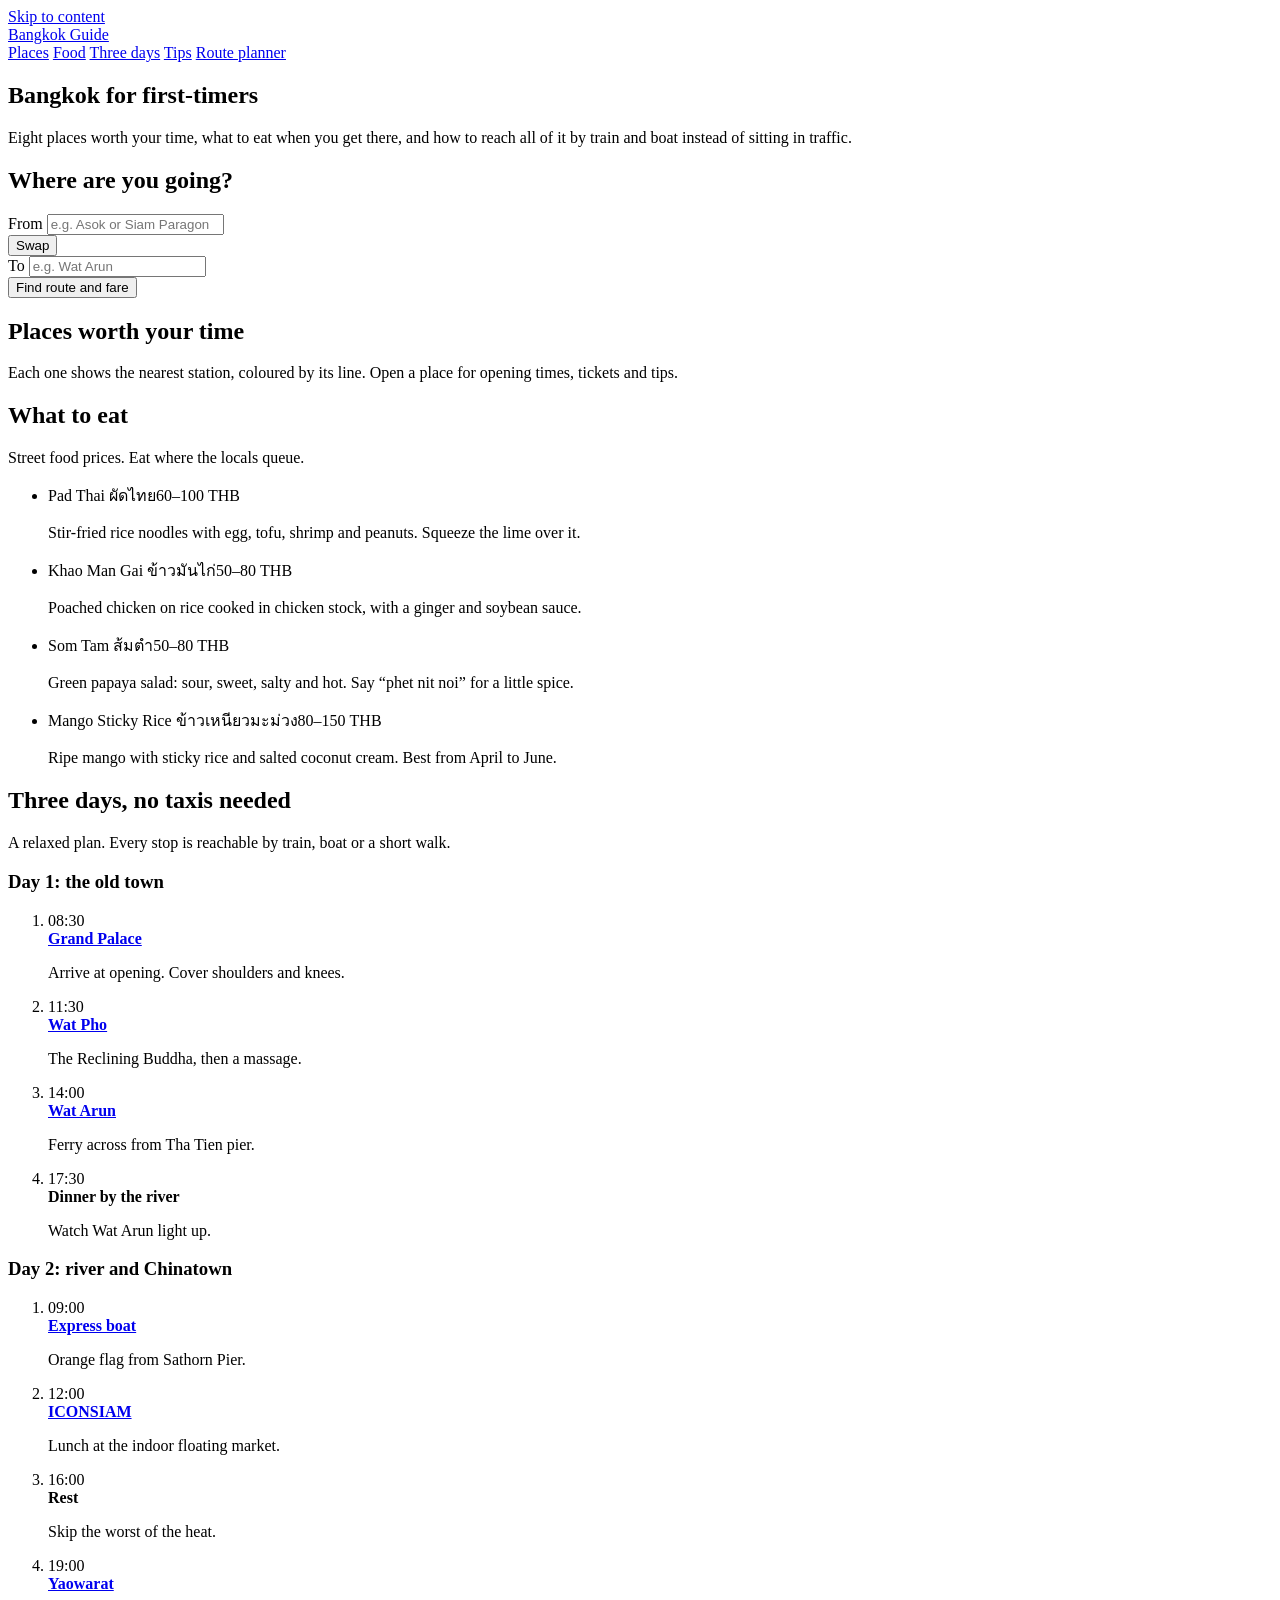
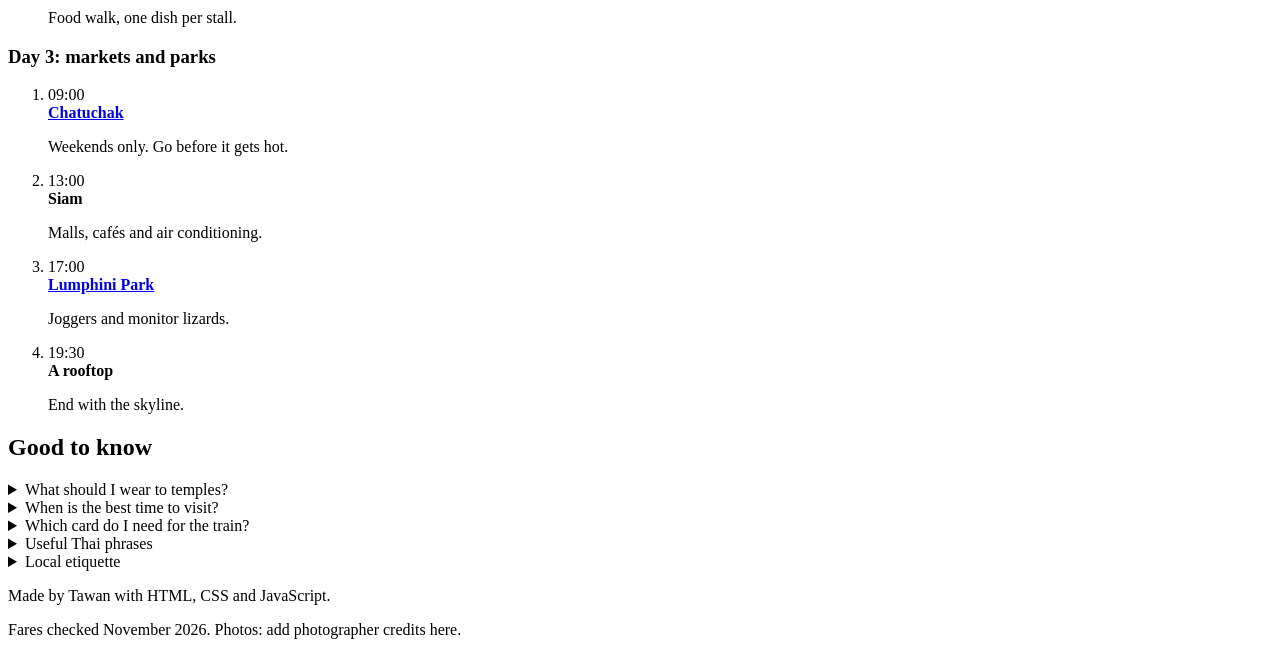
==== index.html @ bbf4337c "Add files via upload" ====
<!DOCTYPE html>
<html lang="en">
<head>
  <meta charset="UTF-8">
  <meta name="viewport" content="width=device-width, initial-scale=1.0">
  <title>Bangkok Guide</title>
  <meta name="description" content="Bangkok for first-timers: eight places worth your time, what to eat, a three-day plan and a route planner with real train and boat fares.">

  <link rel="preconnect" href="https://fonts.googleapis.com">
  <link rel="preconnect" href="https://fonts.gstatic.com" crossorigin>
  <link href="https://fonts.googleapis.com/css2?family=IBM+Plex+Sans+Thai:wght@400;500;600;700&display=swap" rel="stylesheet">
  <link rel="stylesheet" href="css/style.css">
</head>
<body>
  <a class="skip" href="#main">Skip to content</a>

  <header class="site-header">
    <div class="wrap">
      <a href="index.html" class="wordmark">Bangkok Guide</a>
      <nav class="site-nav" aria-label="Main">
        <a href="#places">Places</a>
        <a href="#food">Food</a>
        <a href="#three-days">Three days</a>
        <a href="#tips">Tips</a>
        <a href="route.html">Route planner</a>
      </nav>
    </div>
  </header>

  <main id="main">
    <!-- Hero: the headline plus the route planner, so the tool is the first thing you can use -->
    <section class="hero">
      <div class="wrap">
        <div>
          <h1>Bangkok for first&#8209;timers</h1>
          <p>Eight places worth your time, what to eat when you get there, and how to reach all of it by train and boat instead of sitting in traffic.</p>
        </div>

        <!-- Works without JavaScript too: it just opens route.html?from=...&to=... -->
        <form class="planner" action="route.html" method="get">
          <h2>Where are you going?</h2>
          <div>
            <label for="from">From</label>
            <input type="text" id="from" name="from" list="place-options" placeholder="e.g. Asok or Siam Paragon" autocomplete="off" required>
          </div>
          <button type="button" class="button-plain planner-swap" aria-label="Swap from and to">Swap</button>
          <div>
            <label for="to">To</label>
            <input type="text" id="to" name="to" list="place-options" placeholder="e.g. Wat Arun" autocomplete="off" required>
          </div>
          <button type="submit" class="button">Find route and fare</button>
        </form>
        <datalist id="place-options"></datalist>
      </div>
    </section>

    <!-- Places: drawn by js/home.js from data.js -->
    <section class="section section-ground" id="places">
      <div class="wrap">
        <div class="section-intro">
          <h2>Places worth your time</h2>
          <p>Each one shows the nearest station, coloured by its line. Open a place for opening times, tickets and tips.</p>
        </div>
        <ol class="stops" id="stops">
          <noscript><li>Turn on JavaScript to see the list of places.</li></noscript>
        </ol>
      </div>
    </section>

    <!-- Food -->
    <section class="section" id="food">
      <div class="wrap">
        <div class="section-intro">
          <h2>What to eat</h2>
          <p>Street food prices. Eat where the locals queue.</p>
        </div>
        <ul class="menu">
          <li>
            <div class="menu-line"><span>Pad Thai <span class="thai">ผัดไทย</span></span><span class="dots"></span><span class="price">60–100 THB</span></div>
            <p>Stir-fried rice noodles with egg, tofu, shrimp and peanuts. Squeeze the lime over it.</p>
          </li>
          <li>
            <div class="menu-line"><span>Khao Man Gai <span class="thai">ข้าวมันไก่</span></span><span class="dots"></span><span class="price">50–80 THB</span></div>
            <p>Poached chicken on rice cooked in chicken stock, with a ginger and soybean sauce.</p>
          </li>
          <li>
            <div class="menu-line"><span>Som Tam <span class="thai">ส้มตำ</span></span><span class="dots"></span><span class="price">50–80 THB</span></div>
            <p>Green papaya salad: sour, sweet, salty and hot. Say “phet nit noi” for a little spice.</p>
          </li>
          <li>
            <div class="menu-line"><span>Mango Sticky Rice <span class="thai">ข้าวเหนียวมะม่วง</span></span><span class="dots"></span><span class="price">80–150 THB</span></div>
            <p>Ripe mango with sticky rice and salted coconut cream. Best from April to June.</p>
          </li>
        </ul>
      </div>
    </section>

    <!-- Itinerary -->
    <section class="section section-ground" id="three-days">
      <div class="wrap">
        <div class="section-intro">
          <h2>Three days, no taxis needed</h2>
          <p>A relaxed plan. Every stop is reachable by train, boat or a short walk.</p>
        </div>
        <div class="days">
          <div class="day">
            <h3>Day 1: the old town</h3>
            <ol>
              <li><time>08:30</time><div><strong><a href="place.html?id=grand-palace">Grand Palace</a></strong><p>Arrive at opening. Cover shoulders and knees.</p></div></li>
              <li><time>11:30</time><div><strong><a href="place.html?id=wat-pho">Wat Pho</a></strong><p>The Reclining Buddha, then a massage.</p></div></li>
              <li><time>14:00</time><div><strong><a href="place.html?id=wat-arun">Wat Arun</a></strong><p>Ferry across from Tha Tien pier.</p></div></li>
              <li><time>17:30</time><div><strong>Dinner by the river</strong><p>Watch Wat Arun light up.</p></div></li>
            </ol>
          </div>
          <div class="day">
            <h3>Day 2: river and Chinatown</h3>
            <ol>
              <li><time>09:00</time><div><strong><a href="place.html?id=chao-phraya">Express boat</a></strong><p>Orange flag from Sathorn Pier.</p></div></li>
              <li><time>12:00</time><div><strong><a href="place.html?id=iconsiam">ICONSIAM</a></strong><p>Lunch at the indoor floating market.</p></div></li>
              <li><time>16:00</time><div><strong>Rest</strong><p>Skip the worst of the heat.</p></div></li>
              <li><time>19:00</time><div><strong><a href="place.html?id=yaowarat">Yaowarat</a></strong><p>Food walk, one dish per stall.</p></div></li>
            </ol>
          </div>
          <div class="day">
            <h3>Day 3: markets and parks</h3>
            <ol>
              <li><time>09:00</time><div><strong><a href="place.html?id=chatuchak">Chatuchak</a></strong><p>Weekends only. Go before it gets hot.</p></div></li>
              <li><time>13:00</time><div><strong>Siam</strong><p>Malls, cafés and air conditioning.</p></div></li>
              <li><time>17:00</time><div><strong><a href="place.html?id=lumphini">Lumphini Park</a></strong><p>Joggers and monitor lizards.</p></div></li>
              <li><time>19:30</time><div><strong>A rooftop</strong><p>End with the skyline.</p></div></li>
            </ol>
          </div>
        </div>
      </div>
    </section>

    <!-- Tips -->
    <section class="section tips" id="tips">
      <div class="wrap">
        <div class="section-intro">
          <h2>Good to know</h2>
        </div>
        <details>
          <summary>What should I wear to temples?</summary>
          <p>Cover your shoulders and knees, and take your shoes off before you enter a temple hall.</p>
        </details>
        <details>
          <summary>When is the best time to visit?</summary>
          <p>November to February is cool and dry. March to May is very hot, and June to October brings afternoon rain.</p>
        </details>
        <details>
          <summary>Which card do I need for the train?</summary>
          <p>BTS uses its own Rabbit card or single tickets. MRT takes contactless bank cards or tokens. They are separate systems, so you pay again when you change between them.</p>
        </details>
        <details>
          <summary>Useful Thai phrases</summary>
          <p><strong>Sawasdee krub / ka</strong> hello. <strong>Khob khun krub / ka</strong> thank you. <strong>Tao rai?</strong> how much? <strong>Mai phet</strong> not spicy. Men end with “krub”, women with “ka”.</p>
        </details>
        <details>
          <summary>Local etiquette</summary>
          <p>Respect the monarchy, don’t touch people’s heads, and don’t point your feet at people or Buddha images.</p>
        </details>
      </div>
    </section>
  </main>

  <footer class="site-footer">
    <div class="wrap">
      <p>Made by Tawan with HTML, CSS and JavaScript.</p>
      <p>Fares checked November 2026. Photos: add photographer credits here.</p>
    </div>
  </footer>

  <script src="js/data.js"></script>
  <script src="js/router.js"></script>
  <script src="js/common.js"></script>
  <script src="js/home.js"></script>
</body>
</html>
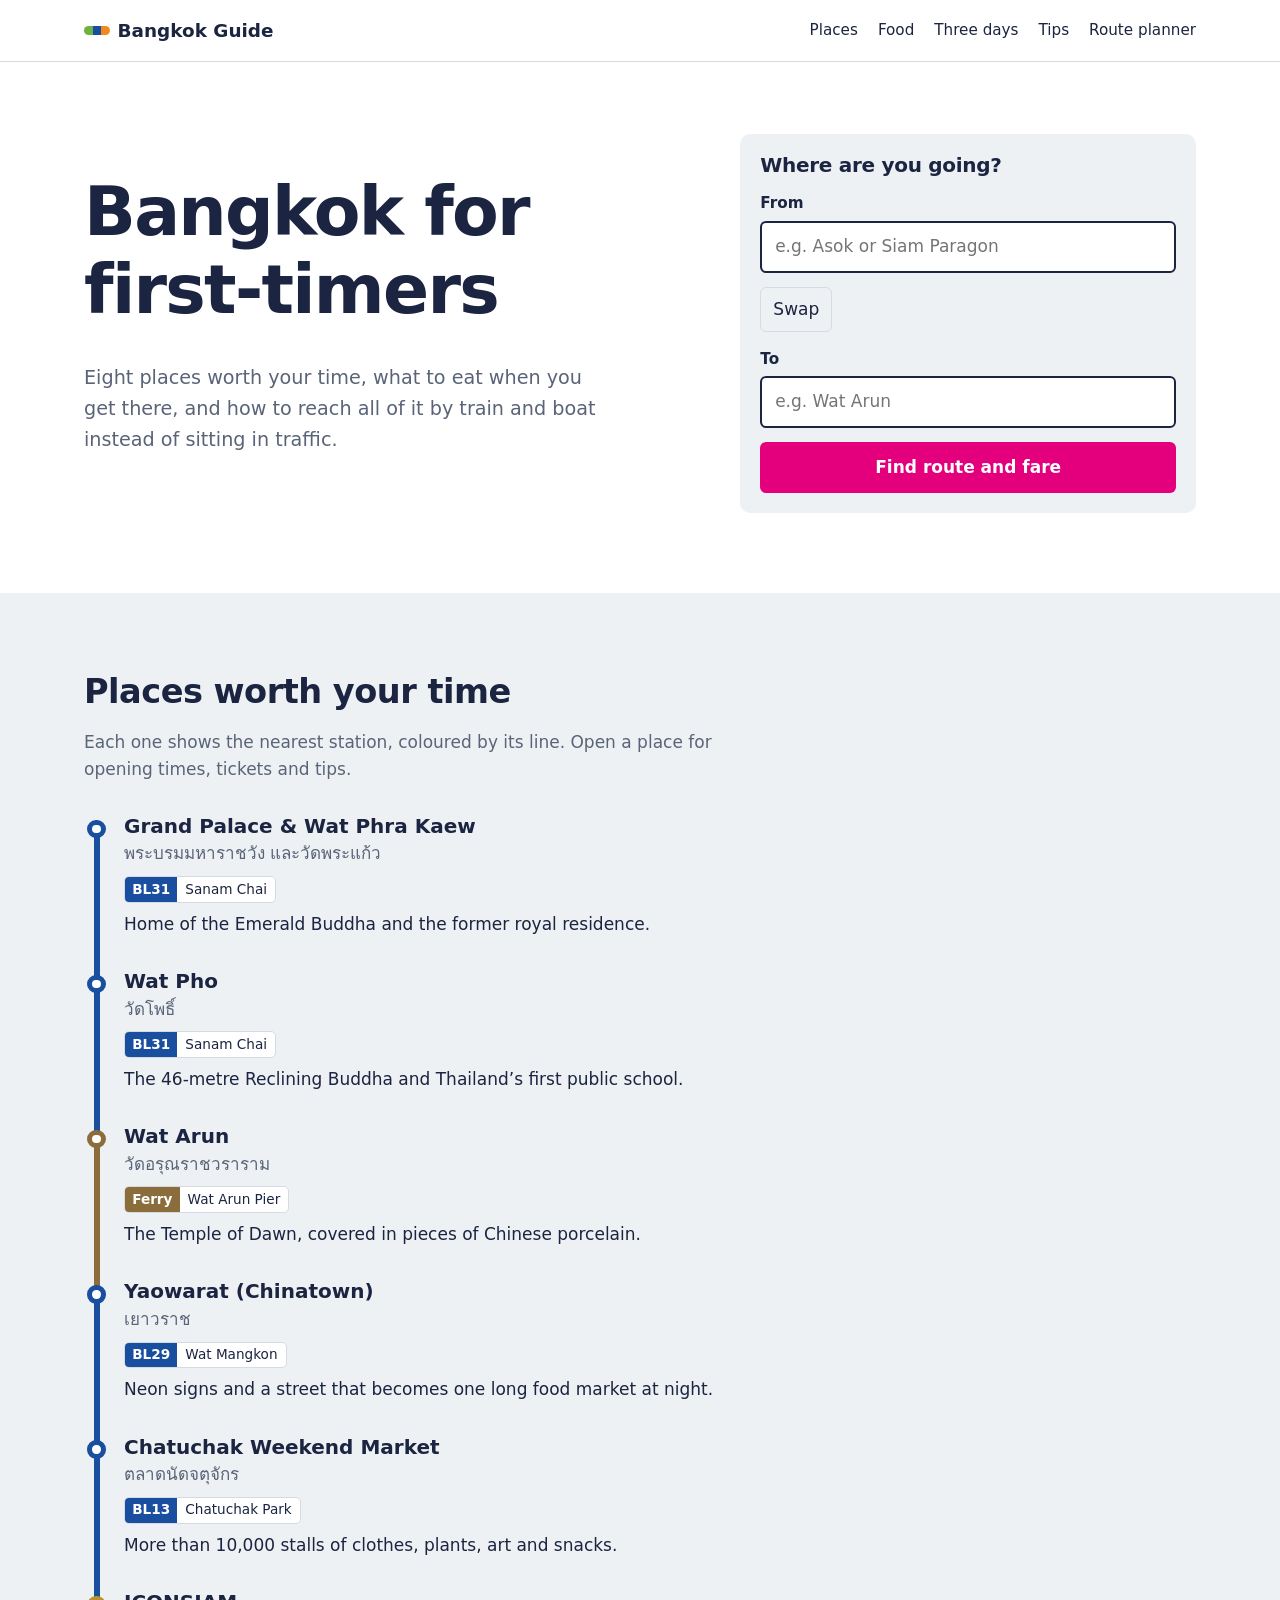
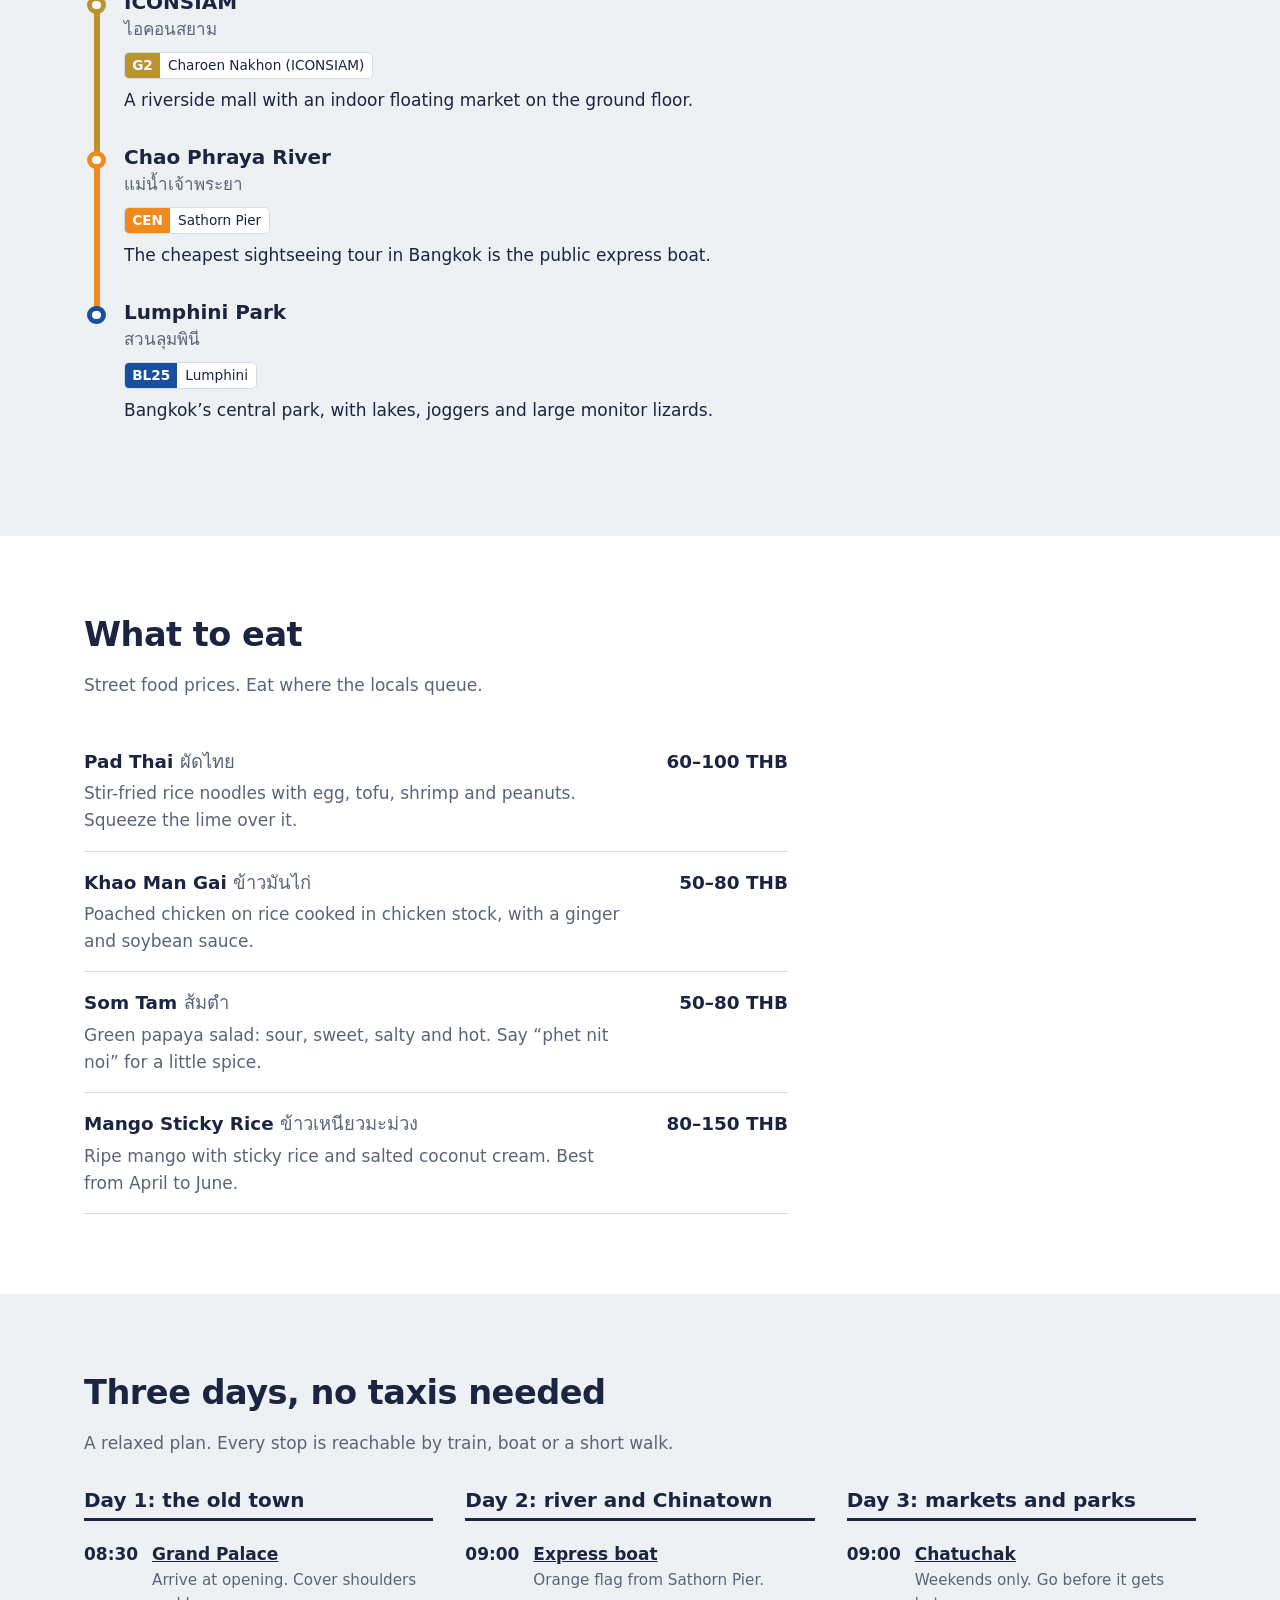
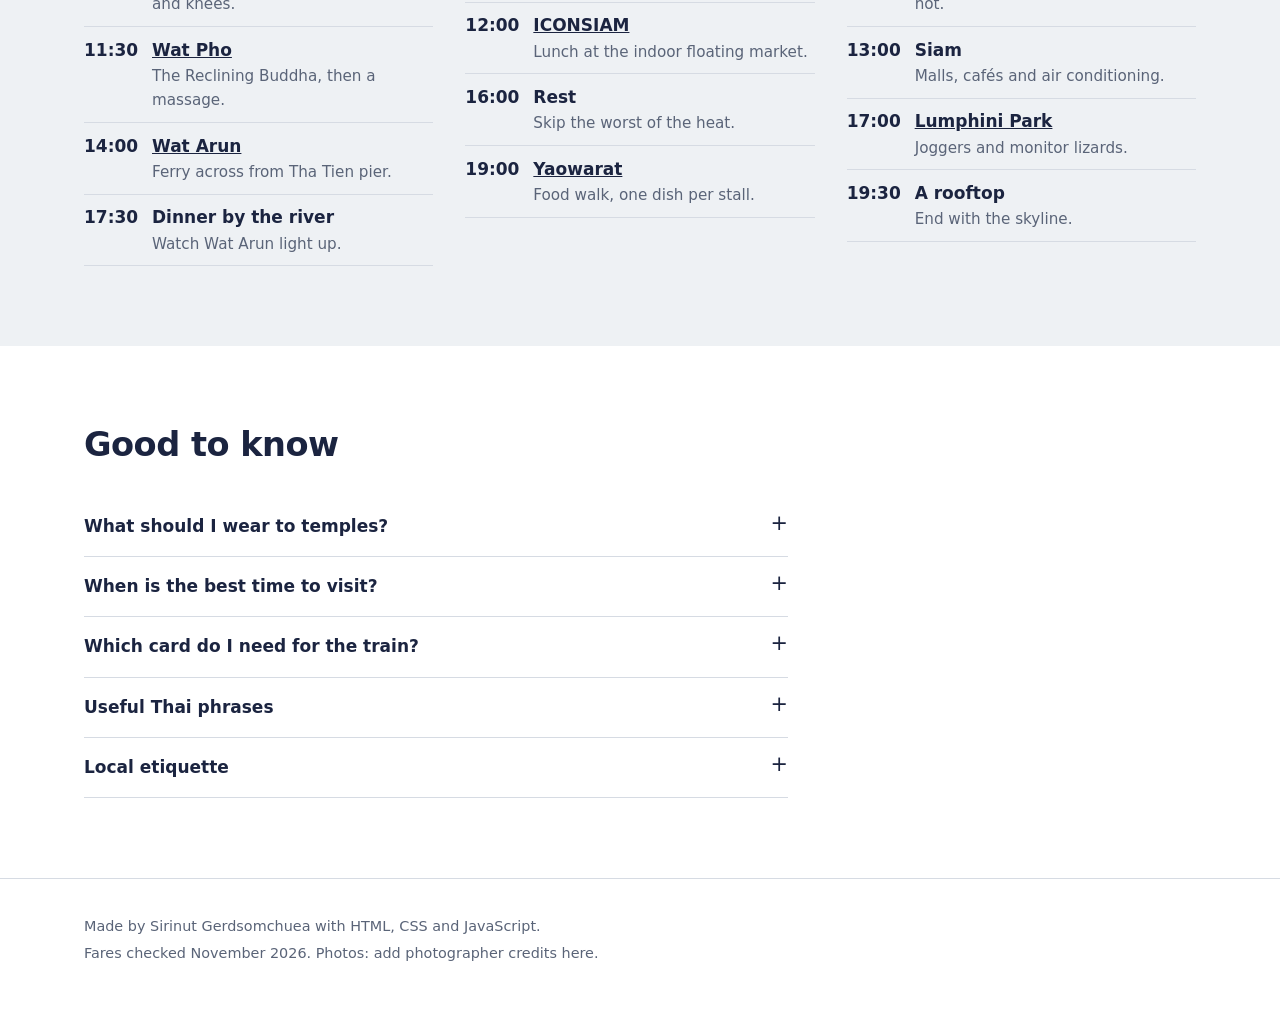
==== commit ab40cbbc: "Update index.html" ====
--- a/index.html
+++ b/index.html
@@ -166,7 +166,7 @@
 
   <footer class="site-footer">
     <div class="wrap">
-      <p>Made by Tawan with HTML, CSS and JavaScript.</p>
+      <p>Made by Sirinut Gerdsomchuea with HTML, CSS and JavaScript.</p>
       <p>Fares checked November 2026. Photos: add photographer credits here.</p>
     </div>
   </footer>
--- a/css/style.css
+++ b/css/style.css
@@ -0,0 +1,290 @@
+/* =========================================================
+   Bangkok Guide — style.css
+   Design idea: Bangkok's transit map. Places are "stops" on
+   coloured lines, and each one shows its nearest station
+   badge, like the real station signs. Pink comes from
+   Bangkok's pink taxis and is used only for actions.
+   Mobile-first: base styles are for phones.
+   ========================================================= */
+
+/* ---------- 1. Tokens ---------- */
+:root {
+  --paper: #ffffff;
+  --ground: #eef1f4;
+  --ink: #1b2440;
+  --muted: #5a6478;
+  --rule: #d6dbe3;
+  --taxi: #e4007c;
+  --taxi-dark: #b3005f;
+  --focus: #1a4fa0;
+
+  /* line colours (same as LINES in data.js) */
+  --bts-sukhumvit: #6cb33f;
+  --bts-silom: #00704a;
+  --mrt-blue: #1a4fa0;
+  --arl: #c8102e;
+  --gold: #b8932f;
+  --boat: #f08a1c;
+
+  --font: 'IBM Plex Sans Thai', system-ui, sans-serif;
+  --measure: 40rem;
+  --wide: 72rem;
+}
+
+/* ---------- 2. Base ---------- */
+*, *::before, *::after { box-sizing: border-box; }
+
+body {
+  margin: 0;
+  font-family: var(--font);
+  font-size: 1.0625rem;
+  line-height: 1.6;
+  color: var(--ink);
+  background: var(--paper);
+}
+
+h1, h2, h3 { line-height: 1.15; margin: 0 0 0.5em; }
+h1 { font-size: clamp(2.4rem, 7vw, 4.25rem); font-weight: 700; letter-spacing: -0.025em; }
+h2 { font-size: clamp(1.6rem, 4vw, 2.1rem); font-weight: 700; letter-spacing: -0.015em; }
+h3 { font-size: 1.25rem; font-weight: 600; }
+p { margin: 0 0 1em; }
+
+a { color: inherit; }
+a:hover { color: var(--taxi-dark); }
+
+:focus-visible { outline: 3px solid var(--focus); outline-offset: 2px; }
+
+img { max-width: 100%; display: block; }
+
+.wrap { width: 100%; max-width: var(--wide); margin: 0 auto; padding: 0 1.25rem; }
+.narrow { max-width: calc(var(--measure) + 2.5rem); }
+
+.muted { color: var(--muted); }
+.small { font-size: 0.875rem; }
+.thai { font-weight: 400; color: var(--muted); }
+
+.skip {
+  position: absolute; left: -999px;
+}
+.skip:focus { left: 1rem; top: 1rem; background: var(--paper); padding: 0.5rem 1rem; z-index: 10; }
+
+/* ---------- 3. Header ---------- */
+.site-header { border-bottom: 1px solid var(--rule); background: var(--paper); }
+
+.site-header .wrap {
+  display: flex; flex-wrap: wrap; align-items: center; justify-content: space-between;
+  gap: 0.5rem 1.5rem; padding-top: 0.9rem; padding-bottom: 0.9rem;
+}
+
+.wordmark { font-weight: 700; font-size: 1.15rem; text-decoration: none; display: flex; align-items: center; gap: 0.5rem; }
+
+/* three line colours as a tiny logo */
+.wordmark::before {
+  content: ''; width: 1.6rem; height: 0.55rem; border-radius: 1rem;
+  background: linear-gradient(90deg, var(--bts-sukhumvit) 0 33%, var(--mrt-blue) 33% 66%, var(--boat) 66%);
+}
+
+.site-nav { display: flex; flex-wrap: wrap; gap: 0.25rem 1.25rem; font-size: 0.95rem; }
+.site-nav a { text-decoration: none; padding: 0.25rem 0; }
+.site-nav a[aria-current='page'] { box-shadow: inset 0 -2px var(--ink); }
+
+/* ---------- 4. Buttons & inputs ---------- */
+.button {
+  display: inline-block; font: inherit; font-weight: 600; cursor: pointer;
+  background: var(--taxi); color: #fff; border: 0; border-radius: 6px;
+  padding: 0.75rem 1.25rem; text-decoration: none;
+}
+.button:hover { background: var(--taxi-dark); color: #fff; }
+
+.button-plain {
+  font: inherit; cursor: pointer; background: none; border: 1px solid var(--rule);
+  border-radius: 6px; padding: 0.5rem 0.75rem; color: var(--ink);
+}
+.button-plain:hover { border-color: var(--ink); }
+
+label { display: block; font-weight: 600; font-size: 0.95rem; margin-bottom: 0.3rem; }
+
+input[type='text'] {
+  width: 100%; font: inherit; color: var(--ink); background: var(--paper);
+  border: 2px solid var(--ink); border-radius: 6px; padding: 0.65rem 0.8rem;
+}
+
+/* ---------- 5. Station badge (like the signs in stations) ---------- */
+.badge {
+  display: inline-flex; align-items: stretch; font-size: 0.85rem; line-height: 1;
+  border: 1px solid var(--rule); border-radius: 5px; overflow: hidden; vertical-align: middle;
+  background: var(--paper);
+}
+.badge b { background: var(--line, var(--ink)); color: #fff; padding: 0.35rem 0.45rem; font-weight: 700; }
+.badge span { padding: 0.35rem 0.5rem; }
+
+/* ---------- 6. Hero + planner box ---------- */
+.hero { padding: 3rem 0 3.5rem; }
+.hero .wrap { display: grid; gap: 2.5rem; }
+.hero p { font-size: 1.2rem; color: var(--muted); max-width: 32rem; }
+
+.planner {
+  background: var(--ground); border-radius: 10px; padding: 1.25rem;
+  display: grid; gap: 0.9rem; align-self: start;
+}
+.planner h2 { font-size: 1.25rem; margin: 0; }
+.planner-swap { justify-self: start; }
+
+/* ---------- 7. Sections ---------- */
+.section { padding: 3.5rem 0; }
+.section-ground { background: var(--ground); }
+.section-intro { max-width: var(--measure); margin-bottom: 2rem; }
+.section-intro p { color: var(--muted); }
+
+/* ---------- 8. Places as stops on a line ---------- */
+.stops { list-style: none; margin: 0; padding: 0; max-width: 56rem; }
+
+.stop {
+  position: relative; padding: 0 0 2rem 2.5rem;
+  --line: var(--ink);
+}
+/* the coloured track */
+.stop::before {
+  content: ''; position: absolute; left: 0.6rem; top: 0.4rem; bottom: -0.4rem;
+  width: 6px; background: var(--line);
+}
+.stop:last-child::before { display: none; }
+/* the station dot */
+.stop::after {
+  content: ''; position: absolute; left: 0.2rem; top: 0.3rem;
+  width: 1.15rem; height: 1.15rem; border-radius: 50%;
+  background: var(--paper); border: 5px solid var(--line);
+}
+
+/* text on the left, photo on the right */
+.stop { display: grid; grid-template-columns: 1fr 6.5rem; gap: 1rem; align-items: start; }
+.stop-photo { display: block; border-radius: 8px; overflow: hidden; aspect-ratio: 1; background: var(--rule); }
+.stop-photo img { width: 100%; height: 100%; object-fit: cover; transition: transform 0.4s; }
+.stop-photo:hover img { transform: scale(1.04); }
+
+.stop h3 { margin-bottom: 0.15rem; }
+.stop h3 a { text-decoration: none; }
+.stop h3 a:hover { text-decoration: underline; text-decoration-thickness: 2px; }
+.stop .thai { display: block; margin-bottom: 0.5rem; }
+.stop p { margin: 0.5rem 0 0; max-width: var(--measure); }
+
+/* ---------- 9. Food menu board ---------- */
+.menu { list-style: none; padding: 0; margin: 0; max-width: 44rem; }
+.menu li { padding: 1rem 0; border-bottom: 1px solid var(--rule); }
+.menu-line { display: flex; align-items: baseline; gap: 0.5rem; font-weight: 600; font-size: 1.15rem; }
+.menu-line .dots { flex: 1; min-width: 1rem; }
+.menu-line .price { white-space: nowrap; }
+.menu p { margin: 0.25rem 0 0; color: var(--muted); max-width: 34rem; }
+
+/* ---------- 10. Itinerary ---------- */
+.days { display: grid; gap: 2rem; }
+.day h3 { border-bottom: 3px solid var(--ink); padding-bottom: 0.4rem; }
+.day ol { list-style: none; margin: 0; padding: 0; }
+.day li { display: grid; grid-template-columns: 3.5rem 1fr; gap: 0.75rem; padding: 0.6rem 0; border-bottom: 1px solid var(--rule); }
+.day time { font-weight: 600; font-variant-numeric: tabular-nums; }
+.day strong { display: block; }
+.day li p { margin: 0; color: var(--muted); font-size: 0.95rem; }
+
+/* ---------- 11. Tips ---------- */
+.tips details { border-bottom: 1px solid var(--rule); max-width: 44rem; }
+.tips summary { cursor: pointer; padding: 1rem 0; font-weight: 600; list-style: none; display: flex; justify-content: space-between; gap: 1rem; }
+.tips summary::-webkit-details-marker { display: none; }
+.tips summary::after { content: '+'; font-weight: 400; font-size: 1.3rem; line-height: 1; }
+.tips details[open] summary::after { content: '−'; }
+.tips details > :not(summary) { margin-top: 0; padding-bottom: 1rem; color: var(--muted); }
+
+/* ---------- 12. Footer ---------- */
+.site-footer { border-top: 1px solid var(--rule); padding: 2rem 0 3rem; font-size: 0.9rem; color: var(--muted); }
+.site-footer p { margin: 0.25rem 0; }
+
+/* ---------- 13. Place page ---------- */
+.back { display: inline-block; margin: 1.5rem 0 1rem; font-size: 0.95rem; }
+
+.place-head { --line: var(--ink); padding-bottom: 1.5rem; }
+.place-head h1 { margin-bottom: 0.25rem; }
+.place-head .thai { font-size: 1.3rem; margin-bottom: 1rem; }
+.place-actions { display: flex; flex-wrap: wrap; align-items: center; gap: 1rem; margin-top: 1rem; }
+
+/* photo, or a coloured sign when the photo is missing */
+.place-photo {
+  aspect-ratio: 16 / 9; max-height: 26rem; width: 100%;
+  border-radius: 10px; overflow: hidden; margin-bottom: 2rem;
+  background: var(--line); color: #fff; display: grid; place-items: center;
+}
+.place-photo img { width: 100%; height: 100%; object-fit: cover; }
+.place-figure { margin: 0 0 2rem; }
+.place-figure .place-photo { margin-bottom: 0.5rem; }
+.place-figure figcaption { font-size: 0.85rem; color: var(--muted); }
+.place-photo .fallback { font-size: clamp(1.6rem, 6vw, 3rem); font-weight: 700; padding: 1rem; text-align: center; }
+
+.place-body { display: grid; gap: 2.5rem; padding-bottom: 3rem; }
+.place-body .text p { max-width: var(--measure); }
+
+.facts { margin: 0; display: grid; gap: 0; border-top: 3px solid var(--ink); }
+.facts div { display: grid; grid-template-columns: 7rem 1fr; gap: 1rem; padding: 0.7rem 0; border-bottom: 1px solid var(--rule); }
+.facts dt { font-weight: 600; }
+.facts dd { margin: 0; }
+
+.tip-list { padding-left: 1.2rem; }
+.tip-list li { margin-bottom: 0.5rem; }
+
+.other-places { display: flex; justify-content: space-between; gap: 1rem; border-top: 1px solid var(--rule); padding: 1.5rem 0 3rem; }
+
+/* ---------- 14. Route page ---------- */
+.route-form { display: grid; gap: 1rem; background: var(--ground); border-radius: 10px; padding: 1.25rem; margin-bottom: 2rem; }
+
+.result-summary { display: flex; flex-wrap: wrap; gap: 1.5rem 2.5rem; align-items: end; margin-bottom: 2rem; padding-bottom: 1.5rem; border-bottom: 3px solid var(--ink); }
+.result-summary .big { font-size: 2.75rem; font-weight: 700; line-height: 1; letter-spacing: -0.02em; }
+.result-summary .label { color: var(--muted); font-size: 0.95rem; }
+
+.legs { list-style: none; margin: 0 0 2rem; padding: 0; }
+.leg { position: relative; padding: 0 0 1.5rem 2.25rem; --line: var(--ink); }
+.leg::before {
+  content: ''; position: absolute; left: 0.55rem; top: 0.5rem; bottom: 0; width: 6px; background: var(--line);
+}
+.leg.walk::before { background: none; border-left: 4px dotted #9aa1ad; width: 0; left: 0.65rem; }
+.leg::after {
+  content: ''; position: absolute; left: 0.15rem; top: 0.35rem; width: 1.1rem; height: 1.1rem;
+  border-radius: 50%; background: var(--paper); border: 4px solid var(--line);
+}
+.leg.walk::after { border-color: #9aa1ad; }
+.leg.end::before { display: none; }
+
+.leg-head { display: flex; justify-content: space-between; gap: 1rem; align-items: baseline; }
+.leg-head strong { font-size: 1.1rem; }
+.leg-fare { font-weight: 700; white-space: nowrap; }
+.leg p { margin: 0.2rem 0 0; color: var(--muted); }
+.leg details { margin-top: 0.4rem; font-size: 0.95rem; }
+.leg details summary { cursor: pointer; color: var(--muted); }
+.leg details ol { margin: 0.4rem 0 0; padding-left: 1.25rem; }
+
+.compare { background: var(--ground); border-radius: 10px; padding: 1.25rem; margin-bottom: 2rem; }
+.compare h3 { margin-bottom: 0.25rem; }
+
+.error { border-left: 6px solid var(--arl); background: #fdeef0; padding: 1rem 1.25rem; border-radius: 0 8px 8px 0; }
+
+.fare-table { width: 100%; border-collapse: collapse; font-size: 0.95rem; }
+.fare-table th, .fare-table td { text-align: left; padding: 0.6rem 0.5rem; border-bottom: 1px solid var(--rule); vertical-align: top; }
+.fare-table th { border-bottom: 3px solid var(--ink); }
+.fare-table td:first-child { white-space: nowrap; }
+.table-scroll { overflow-x: auto; }
+
+/* ---------- 15. Larger screens ---------- */
+@media (min-width: 720px) {
+  .stop { grid-template-columns: 1fr 13rem; gap: 2rem; }
+  .stop-photo { aspect-ratio: 3 / 2; }
+  .hero { padding: 4.5rem 0 5rem; }
+  .route-form { grid-template-columns: 1fr auto 1fr auto; align-items: end; }
+  .route-form .planner-swap { margin-bottom: 0.3rem; }
+  .days { grid-template-columns: repeat(3, 1fr); }
+  .place-body { grid-template-columns: 1.4fr 1fr; align-items: start; }
+}
+
+@media (min-width: 960px) {
+  .hero .wrap { grid-template-columns: 1.3fr 1fr; align-items: center; gap: 4rem; }
+  .section { padding: 5rem 0; }
+}
+
+@media (prefers-reduced-motion: no-preference) {
+  html { scroll-behavior: smooth; }
+}
